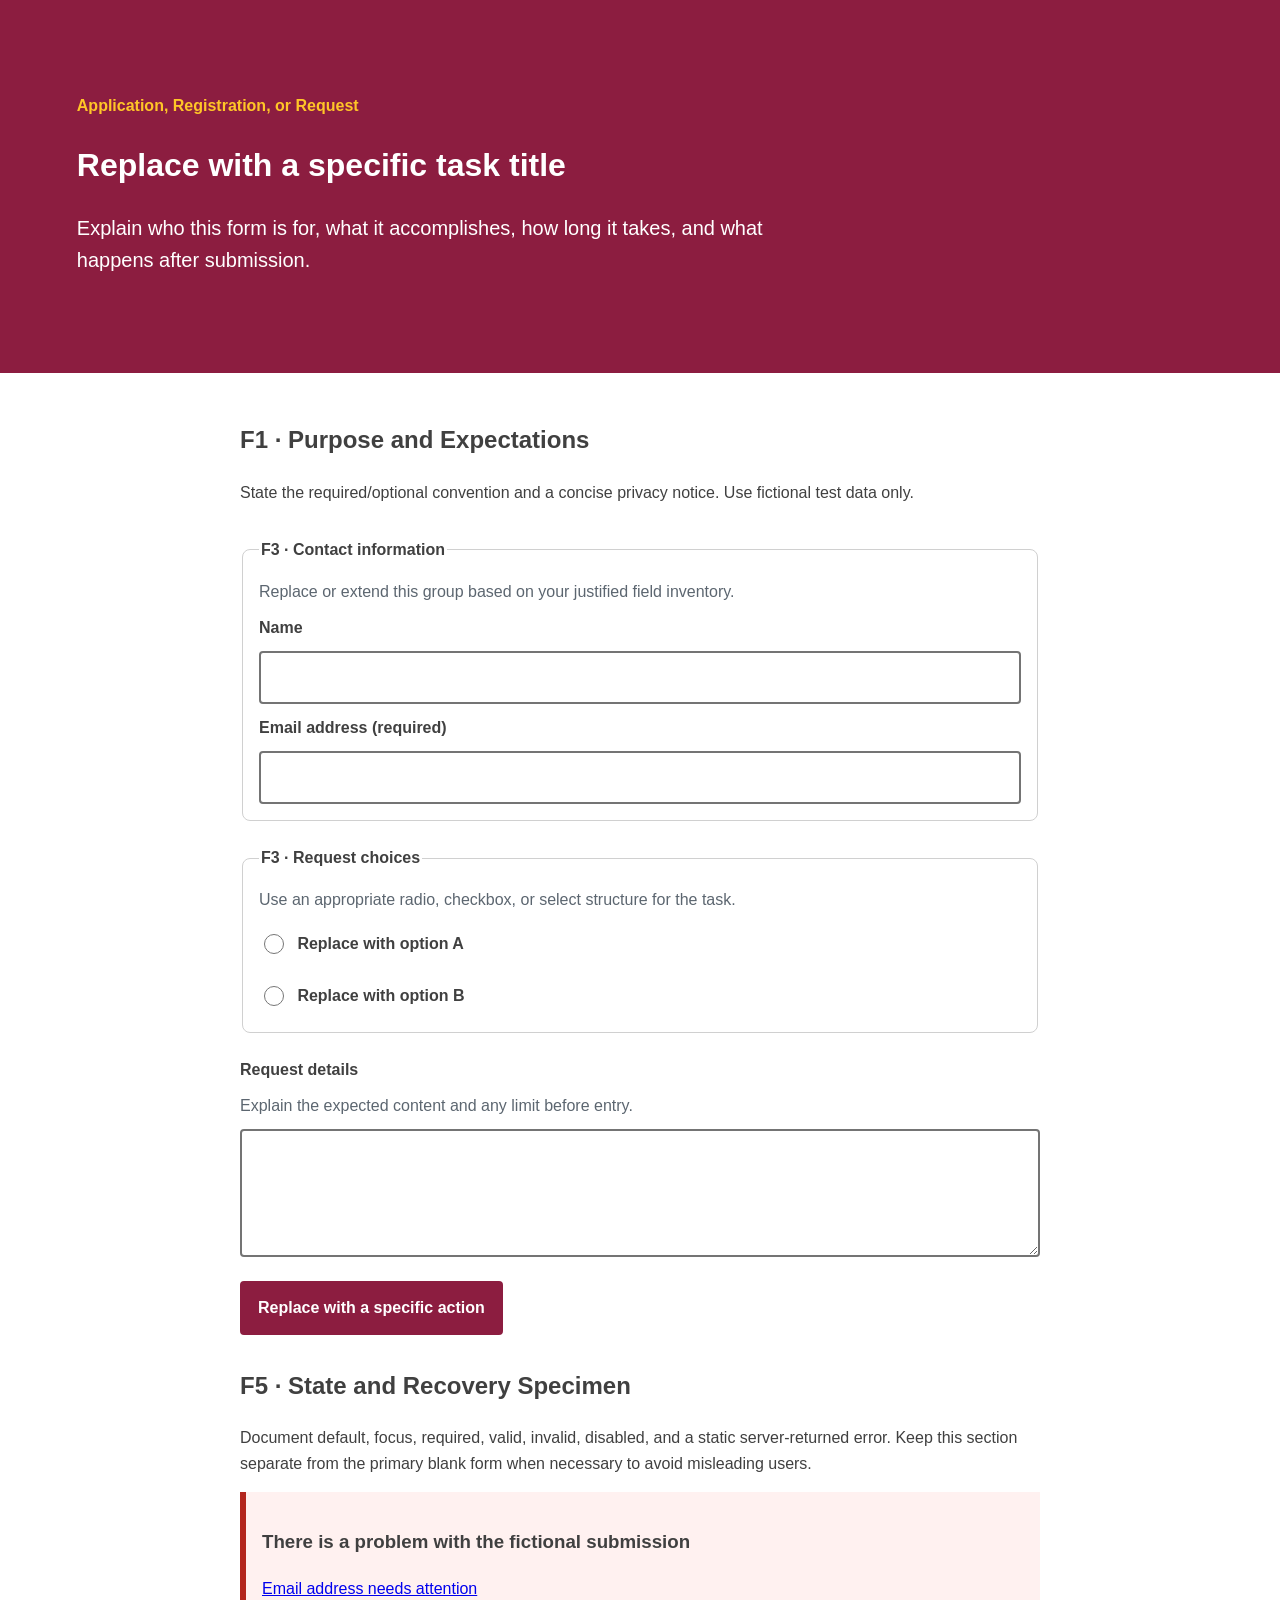
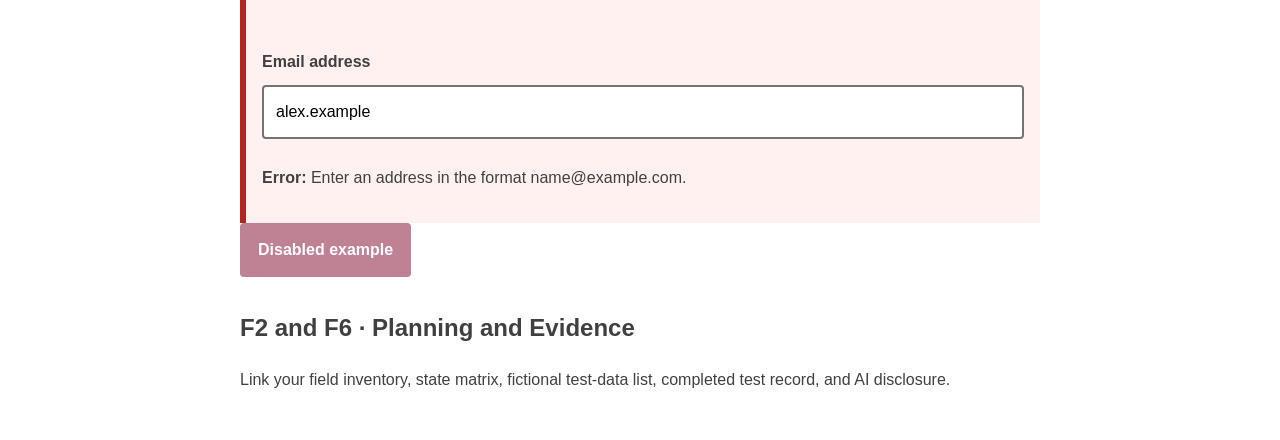
==== index.html @ 431b057f "Initial Commit created repo and moved all pages from starter file here." ====
<!doctype html>
<html lang="en">
    <head>
        <meta charset="utf-8">
        <meta name="viewport" content="width=device-width,initial-scale=1">
        <title>Inclusive Form Flow</title><link rel="stylesheet" href="styles.css">
    </head>
    <body>
        <header class="page-header">
            <p class="eyebrow">Application, Registration, or Request</p>
            <h1>Replace with a specific task title</h1>
            <p class="lede">Explain who this form is for, what it accomplishes, how long it takes, and what happens after submission.</p>
        </header>
        <main>
            <section id="expectations">
                <h2>F1 · Purpose and Expectations</h2>
                <p>State the required/optional convention and a concise privacy notice. Use fictional test data only.</p>
            </section>
            <form action="" method="get">
                <fieldset>
                    <legend>F3 · Contact information</legend>
                    <p class="help">Replace or extend this group based on your justified field inventory.</p>
                    <div class="field">
                        <label for="name">Name</label>
                        <input id="name" name="name" type="text" autocomplete="name">
                    </div>
                    <div class="field">
                        <label for="email">Email address (required)</label>
                        <input id="email" name="email" type="email" autocomplete="email" required>
                    </div>
                </fieldset>
                <fieldset>
                    <legend>F3 · Request choices</legend>
                    <p class="help">Use an appropriate radio, checkbox, or select structure for the task.</p>
                    <label class="choice">
                        <input type="radio" name="request_type" value="option-a"> Replace with option A</label>
                        <label class="choice"><input type="radio" name="request_type" value="option-b"> Replace with option B</label>
                    </fieldset>
                    <div class="field">
                        <label for="details">Request details</label>
                        <p class="help" id="details-help">Explain the expected content and any limit before entry.</p>
                        <textarea id="details" name="details" aria-describedby="details-help"></textarea>
                    </div>
                    <button type="submit">Replace with a specific action</button>
                </form>
                <section id="states">
                    <h2>F5 · State and Recovery Specimen</h2>
                    <p>Document default, focus, required, valid, invalid, disabled, and a static server-returned error. Keep this section separate from the primary blank form when necessary to avoid misleading users.</p>
                    <div class="error-summary">
                        <h3>There is a problem with the fictional submission</h3>
                        <p><a href="#error-example">Email address needs attention</a></p>
                    </div>
                    <div class="field field-error">
                        <label for="error-example">Email address</label>
                        <input id="error-example" type="email" value="alex.example" aria-invalid="true" aria-describedby="error-message">
                        <p id="error-message"><strong>Error:</strong> Enter an address in the format name@example.com.</p>
                    </div>
                    <button type="button" disabled>Disabled example</button>
                </section>
                <section id="documentation">
                    <h2>F2 and F6 · Planning and Evidence</h2>
                    <p>Link your field inventory, state matrix, fictional test-data list, completed test record, and AI disclosure.</p>
                </section>
            </main>
        </body>
        </html>
---- styles.css ----
:root{
    --color-text:#404040;
    --color-surface:#fff;
    --color-action:#8c1d40;
    --color-accent:#ffc627;
    --color-border:#747474;
    --color-error:#b3261e;
    --color-muted:#5c6670;
    --space-3:1rem;
    --radius:.5rem;
    --measure:68ch;
}
*,*::before,*::after{
    box-sizing:border-box;
}
body{
    margin:0;
    color:var(--color-text);
    background:var(--color-surface);
    font-family:Arial,sans-serif;
    line-height:1.6;
}
.page-header{
    padding:clamp(2rem,6vw,5rem);
    background:var(--color-action);
    color:#fff;
}
.eyebrow{
    color:var(--color-accent);
    font-weight:700;
}
.lede{
    max-width:var(--measure);
    font-size:1.25rem;
}
main{
    max-width:52rem;
    margin:auto;
    padding:var(--space-3);
}
section,form{
    margin-block:2rem;
}
form,fieldset,.field{
    display:grid;
    gap:.65rem;
}
form{
    gap:1.5rem;
}
fieldset{
    padding:1rem;
    border:1px solid #d0d0d0;
    border-radius:var(--radius);
}
legend,label{
    font-weight:700;
}
.help{
    margin:0;
    color:var(--color-muted);
}
input,select,textarea,button{
    font:inherit;
}
input:not([type="radio"]):not([type="checkbox"]),select,textarea{
    width:100%;
    padding:.75rem;
    border:2px solid var(--color-border);
    border-radius:.25rem;
}
textarea{
    min-height:8rem;
    resize:vertical;
}
.choice{
    display:flex;
    gap:.65rem;
    align-items:flex-start;
    padding:.5rem 0;
}
.choice input{
    inline-size:1.25rem;
    block-size:1.25rem;
}
button{
    justify-self:start;
    min-height:44px;
    padding:.75rem 1rem;
    background:var(--color-action);
    color:#fff;
    border:2px solid var(--color-action);
    border-radius:.25rem;
    font-weight:700;
}
:focus-visible{
    outline:.2rem solid var(--color-accent);
    outline-offset:.2rem;
}
.error-summary,.field-error{
    padding:1rem;
    border-left:.4rem solid var(--color-error);
    background:#fff1f0;
}
.field-error input{
    border-color:var(--color-error);
}
button:disabled{
    opacity:.55;
    cursor:not-allowed;
}
@media (min-width:48rem){
    .paired-fields{
        display:grid;
        grid-template-columns:1fr 1fr;
        gap:1rem;
    }
}
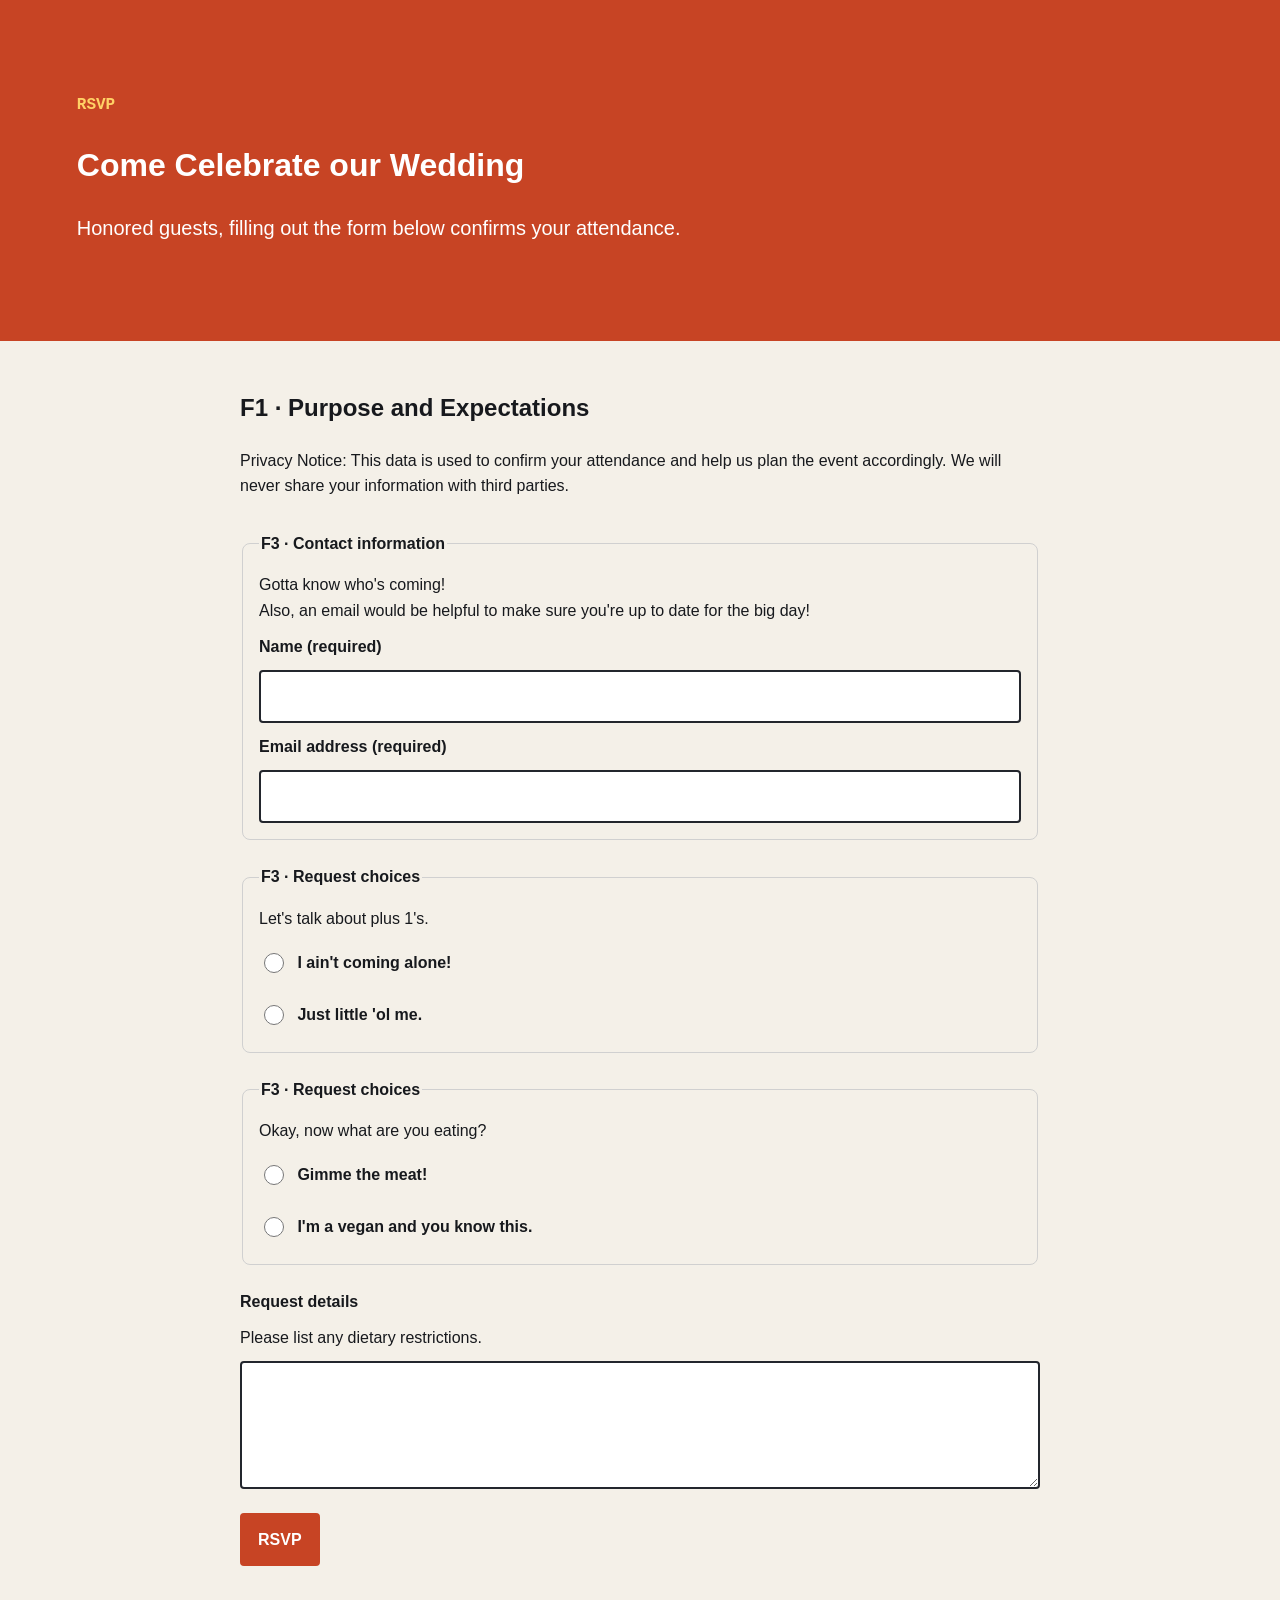
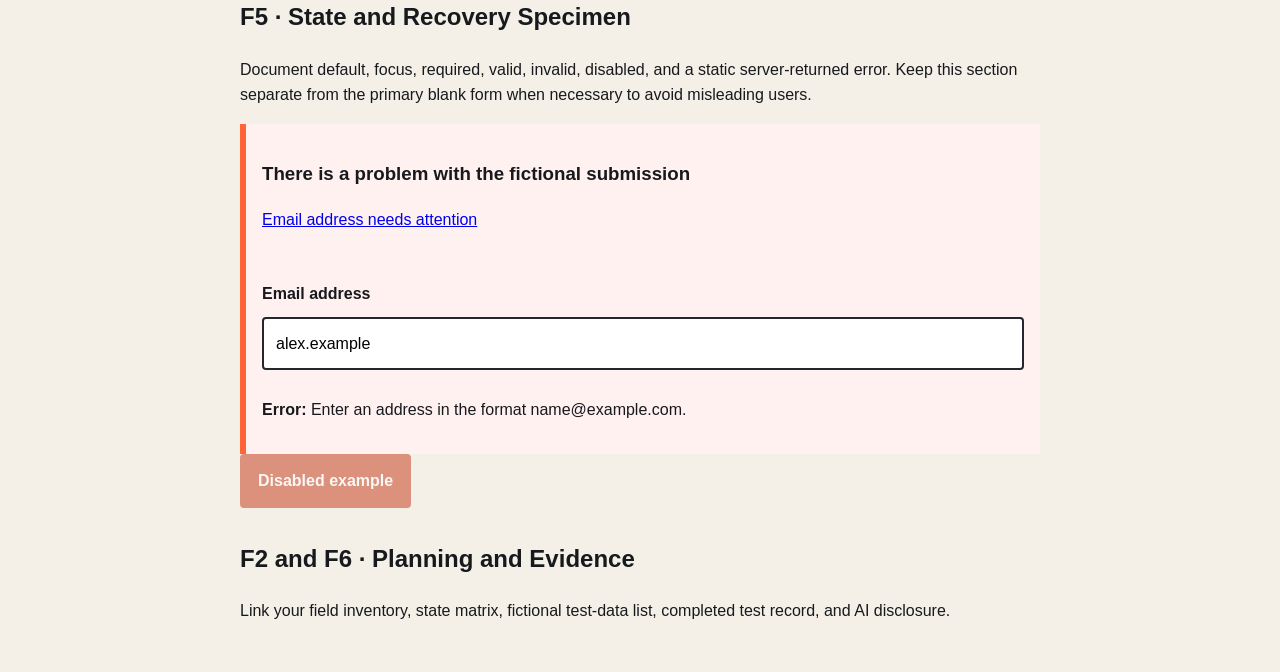
==== commit 9bd7d132: "Mod 1 Styling added and Placeholder text replaced Replaced placeholder text and added the Mod 1 styl" ====
--- a/index.html
+++ b/index.html
@@ -7,22 +7,22 @@
     </head>
     <body>
         <header class="page-header">
-            <p class="eyebrow">Application, Registration, or Request</p>
-            <h1>Replace with a specific task title</h1>
-            <p class="lede">Explain who this form is for, what it accomplishes, how long it takes, and what happens after submission.</p>
+            <p class="eyebrow">RSVP</p>
+            <h1>Come Celebrate our Wedding</h1>
+            <p class="lede">Honored guests, filling out the form below confirms your attendance. </p>
         </header>
         <main>
             <section id="expectations">
                 <h2>F1 · Purpose and Expectations</h2>
-                <p>State the required/optional convention and a concise privacy notice. Use fictional test data only.</p>
+                <p>Privacy Notice: This data is used to confirm your attendance and help us plan the event accordingly. We will never share your information with third parties.</p>
             </section>
             <form action="" method="get">
                 <fieldset>
                     <legend>F3 · Contact information</legend>
-                    <p class="help">Replace or extend this group based on your justified field inventory.</p>
+                    <p class="help">Gotta know who's coming!<br>Also, an email would be helpful to make sure you're up to date for the big day!</p>
                     <div class="field">
-                        <label for="name">Name</label>
-                        <input id="name" name="name" type="text" autocomplete="name">
+                        <label for="name">Name (required)</label>
+                        <input id="name" name="name" type="text" autocomplete="name" required>
                     </div>
                     <div class="field">
                         <label for="email">Email address (required)</label>
@@ -31,17 +31,24 @@
                 </fieldset>
                 <fieldset>
                     <legend>F3 · Request choices</legend>
-                    <p class="help">Use an appropriate radio, checkbox, or select structure for the task.</p>
+                    <p class="help">Let's talk about plus 1's.</p>
                     <label class="choice">
-                        <input type="radio" name="request_type" value="option-a"> Replace with option A</label>
-                        <label class="choice"><input type="radio" name="request_type" value="option-b"> Replace with option B</label>
+                        <input type="radio" name="request_type" value="option-a"> I ain't coming alone!</label>
+                        <label class="choice"><input type="radio" name="request_type" value="option-b"> Just little 'ol me.</label>
+                    </fieldset>
+                <fieldset>
+                    <legend>F3 · Request choices</legend>
+                    <p class="help">Okay, now what are you eating?</p>
+                    <label class="choice">
+                        <input type="radio" name="request_type" value="option-a"> Gimme the meat!</label>
+                        <label class="choice"><input type="radio" name="request_type" value="option-b"> I'm a vegan and you know this.</label>
                     </fieldset>
                     <div class="field">
                         <label for="details">Request details</label>
-                        <p class="help" id="details-help">Explain the expected content and any limit before entry.</p>
+                        <p class="help" id="details-help">Please list any dietary restrictions.</p>
                         <textarea id="details" name="details" aria-describedby="details-help"></textarea>
                     </div>
-                    <button type="submit">Replace with a specific action</button>
+                    <button type="submit">RSVP</button>
                 </form>
                 <section id="states">
                     <h2>F5 · State and Recovery Specimen</h2>
--- a/styles.css
+++ b/styles.css
@@ -1,4 +1,31 @@
 :root{
+
+/* My color palette */
+/* Raw Color Tokens */
+	--color-dark-gray: #17191d;
+	--color-med-gray: #23262d;
+	--color-off-white: #f4f0e8;
+	--color-orange: #ff6538;
+	--color-dark-orange: #c74424;
+	--color-sage: #a6b0a0;
+	--color-violet: #9b5de5;
+	--color-yellow: #ffd166;
+
+    /* Semantic Color Tokens */
+    --color-text: var(--color-dark-gray);
+    --color-surface: var(--color-off-white);
+    --color-action: var(--color-dark-orange);
+    --color-accent: var(--color-yellow);
+    --color-border: var(--color-med-gray);
+    --color-error: var(--color-orange);
+    --color-muted: var(--color-sage);
+
+/* Type Tokens */
+	--font-display: Tahoma, Arial, sans-serif;
+	--font-body: Helvetica, Arial, sans-serif;
+	--font-tag: "Courier New", monospace;
+
+/* Provided color palette for reference
     --color-text:#404040;
     --color-surface:#fff;
     --color-action:#8c1d40;
@@ -6,6 +33,7 @@
     --color-border:#747474;
     --color-error:#b3261e;
     --color-muted:#5c6670;
+*/
     --space-3:1rem;
     --radius:.5rem;
     --measure:68ch;
@@ -17,15 +45,17 @@
     margin:0;
     color:var(--color-text);
     background:var(--color-surface);
-    font-family:Arial,sans-serif;
+    font-family:var(--font-body);
     line-height:1.6;
 }
 .page-header{
     padding:clamp(2rem,6vw,5rem);
     background:var(--color-action);
     color:#fff;
+    font-family:var(--font-display);
 }
 .eyebrow{
+    font-family:var(--font-tag);
     color:var(--color-accent);
     font-weight:700;
 }
@@ -58,7 +88,7 @@
 }
 .help{
     margin:0;
-    color:var(--color-muted);
+    color:var(--color-text);
 }
 input,select,textarea,button{
     font:inherit;
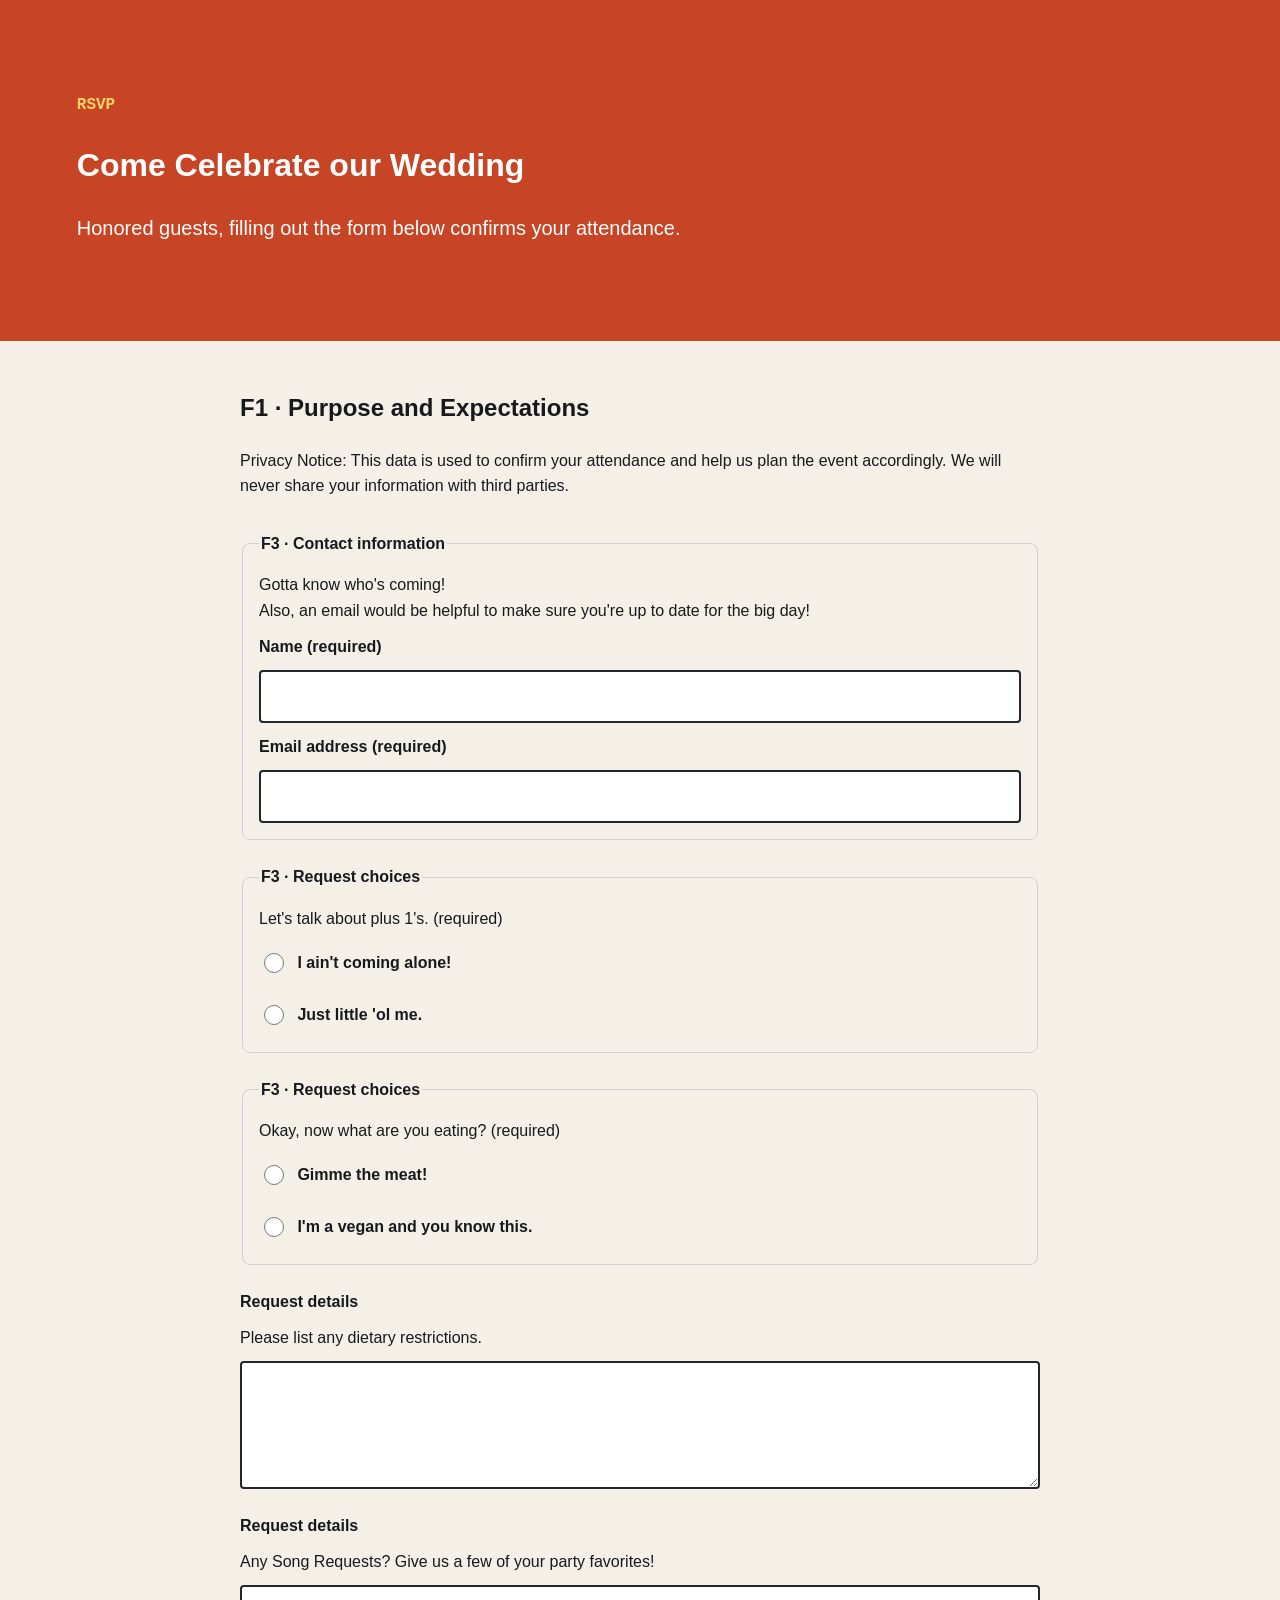
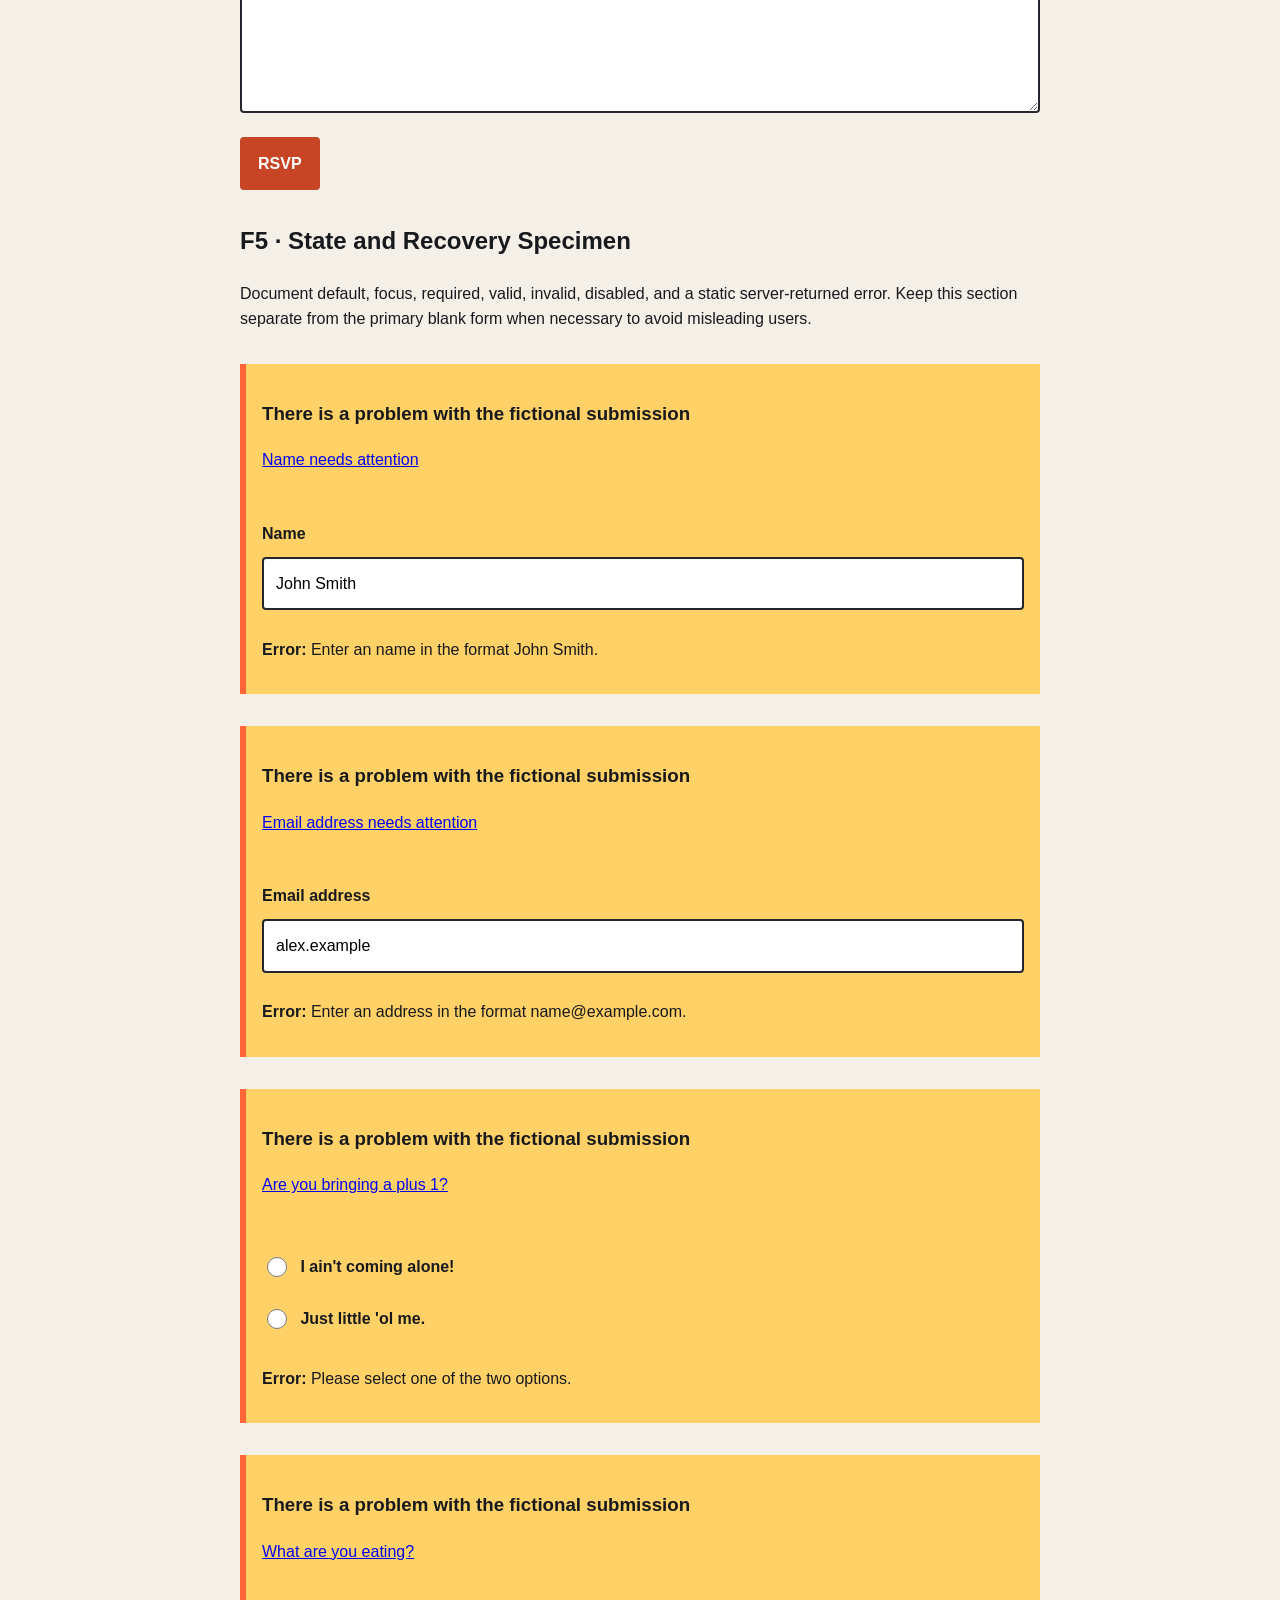
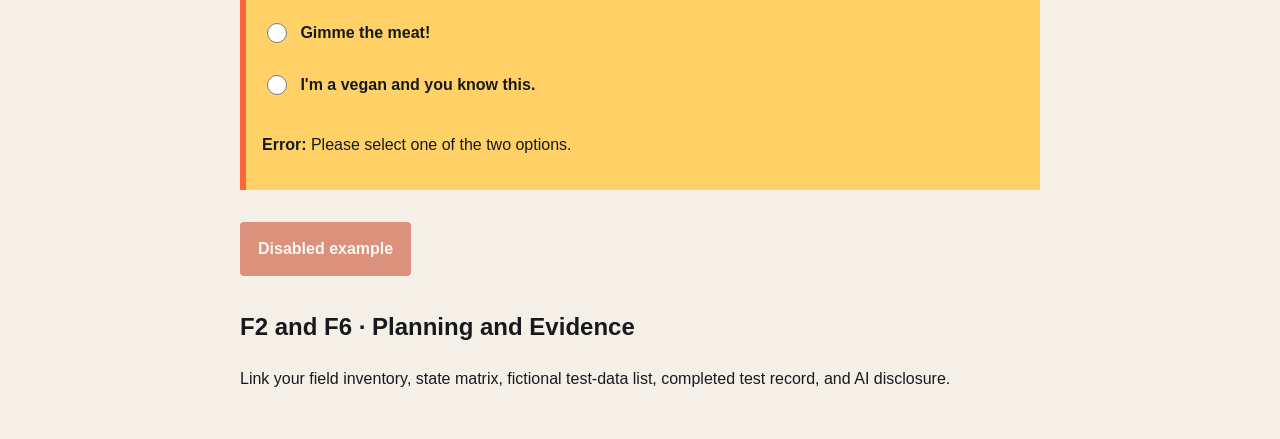
==== commit c39d1af8: "Added another control and Error controls I made sure all required fields were marked with the requir" ====
--- a/index.html
+++ b/index.html
@@ -31,37 +31,79 @@
                 </fieldset>
                 <fieldset>
                     <legend>F3 · Request choices</legend>
-                    <p class="help">Let's talk about plus 1's.</p>
+                    <p class="help">Let's talk about plus 1's. (required)</p>
                     <label class="choice">
-                        <input type="radio" name="request_type" value="option-a"> I ain't coming alone!</label>
-                        <label class="choice"><input type="radio" name="request_type" value="option-b"> Just little 'ol me.</label>
+                        <input type="radio" name="request_type" value="option-a" required> I ain't coming alone!</label>
+                        <label class="choice"><input type="radio" name="request_type" value="option-b" required> Just little 'ol me.</label>
                     </fieldset>
                 <fieldset>
                     <legend>F3 · Request choices</legend>
-                    <p class="help">Okay, now what are you eating?</p>
+                    <p class="help">Okay, now what are you eating? (required)</p>
                     <label class="choice">
-                        <input type="radio" name="request_type" value="option-a"> Gimme the meat!</label>
-                        <label class="choice"><input type="radio" name="request_type" value="option-b"> I'm a vegan and you know this.</label>
+                        <input type="radio" name="request_type" value="option-a" required> Gimme the meat!</label>
+                        <label class="choice"><input type="radio" name="request_type" value="option-b" required> I'm a vegan and you know this.</label>
                     </fieldset>
                     <div class="field">
                         <label for="details">Request details</label>
                         <p class="help" id="details-help">Please list any dietary restrictions.</p>
-                        <textarea id="details" name="details" aria-describedby="details-help"></textarea>
+                        <textarea id="details" name="details" aria-describedby="details-help" maxlength="150"></textarea>
+                    </div>
+                    <div class="field">
+                        <label for="details">Request details</label>
+                        <p class="help" id="details-help">Any Song Requests? Give us a few of your party favorites!</p>
+                        <textarea id="details" name="details" aria-describedby="details-help" maxlength="150"></textarea>
                     </div>
                     <button type="submit">RSVP</button>
                 </form>
                 <section id="states">
                     <h2>F5 · State and Recovery Specimen</h2>
                     <p>Document default, focus, required, valid, invalid, disabled, and a static server-returned error. Keep this section separate from the primary blank form when necessary to avoid misleading users.</p>
-                    <div class="error-summary">
-                        <h3>There is a problem with the fictional submission</h3>
-                        <p><a href="#error-example">Email address needs attention</a></p>
-                    </div>
-                    <div class="field field-error">
-                        <label for="error-example">Email address</label>
-                        <input id="error-example" type="email" value="alex.example" aria-invalid="true" aria-describedby="error-message">
-                        <p id="error-message"><strong>Error:</strong> Enter an address in the format name@example.com.</p>
-                    </div>
+                    <section class="error-block">
+                        <div class="error-summary">
+                            <h3>There is a problem with the fictional submission</h3>
+                            <p><a href="#error-example">Name needs attention</a></p>
+                        </div>
+                        <div class="field field-error">
+                            <label for="error-example">Name</label>
+                            <input id="error-example" type="text" value="John Smith" aria-invalid="true" aria-describedby="error-message">
+                            <p id="error-message"><strong>Error:</strong> Enter an name in the format John Smith.</p>
+                        </div>
+                    </section>
+                    <section class="error-block">
+                        <div class="error-summary">
+                            <h3>There is a problem with the fictional submission</h3>
+                            <p><a href="#error-example">Email address needs attention</a></p>
+                        </div>
+                        <div class="field field-error">
+                            <label for="error-example">Email address</label>
+                            <input id="error-example" type="email" value="alex.example" aria-invalid="true" aria-describedby="error-message">
+                            <p id="error-message"><strong>Error:</strong> Enter an address in the format name@example.com.</p>
+                        </div>
+                    </section>
+                    <section class="error-block">
+                        <div class="error-summary">
+                            <h3>There is a problem with the fictional submission</h3>
+                            <p><a href="#error-example">Are you bringing a plus 1?</a></p>
+                        </div>
+                        <div class="field field-error">
+                            <label class="choice">
+                        <input type="radio" name="request_type" value="option-a" required> I ain't coming alone!</label>
+                        <label class="choice"><input type="radio" name="request_type" value="option-b" required> Just little 'ol me.</label>
+                            <p id="error-message"><strong>Error:</strong> Please select one of the two options.</p>
+                        </div>
+                    </section>
+                    <section class="error-block">
+                        <div class="error-summary">
+                            <h3>There is a problem with the fictional submission</h3>
+                            <p><a href="#error-example">What are you eating?</a></p>
+                        </div>
+                        <div class="field field-error">
+                            <label class="choice">
+                        <input type="radio" name="request_type" value="option-a" required> Gimme the meat!</label>
+                        <label class="choice"><input type="radio" name="request_type" value="option-b" required> I'm a vegan and you know this.</label>
+                            <p id="error-message"><strong>Error:</strong> Please select one of the two options.</p>
+                        </div>
+                    </section>
                     <button type="button" disabled>Disabled example</button>
                 </section>
                 <section id="documentation">
--- a/styles.css
+++ b/styles.css
@@ -130,7 +130,7 @@
 .error-summary,.field-error{
     padding:1rem;
     border-left:.4rem solid var(--color-error);
-    background:#fff1f0;
+    background:var(--color-accent);
 }
 .field-error input{
     border-color:var(--color-error);
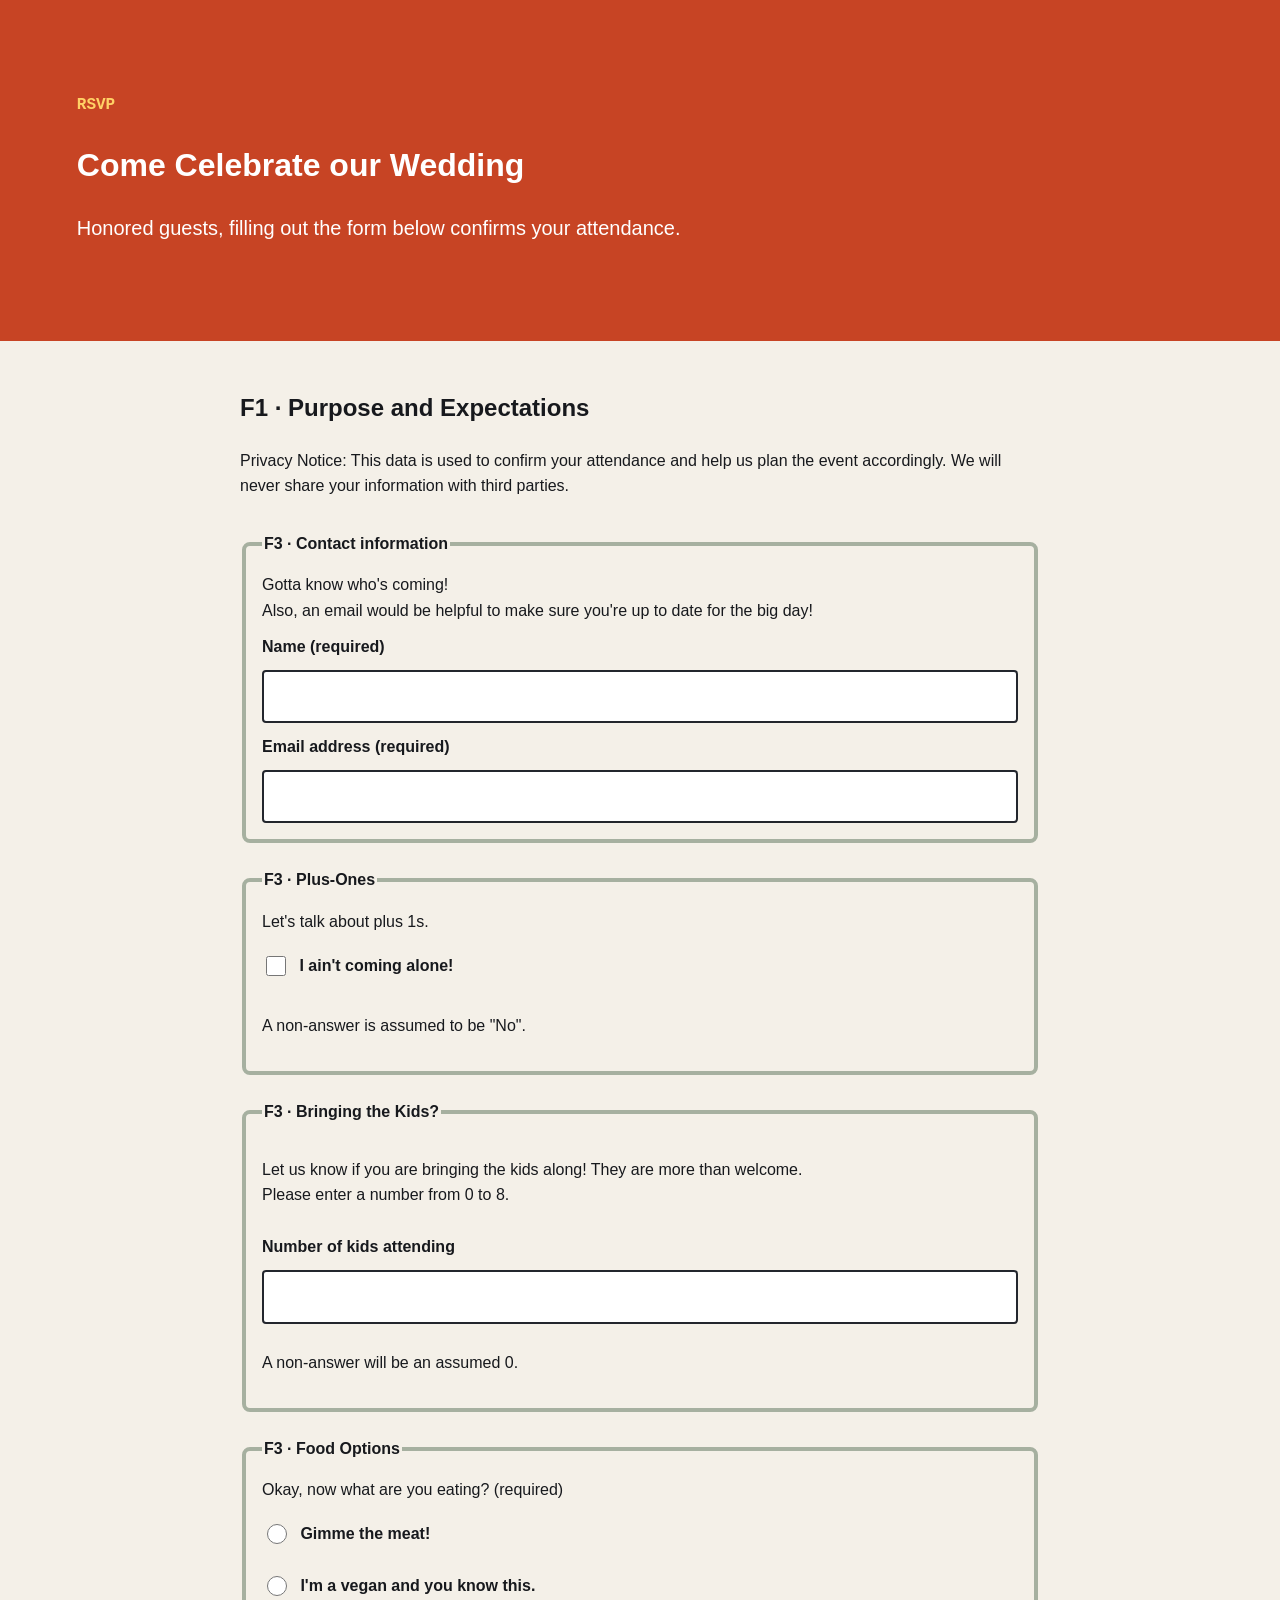
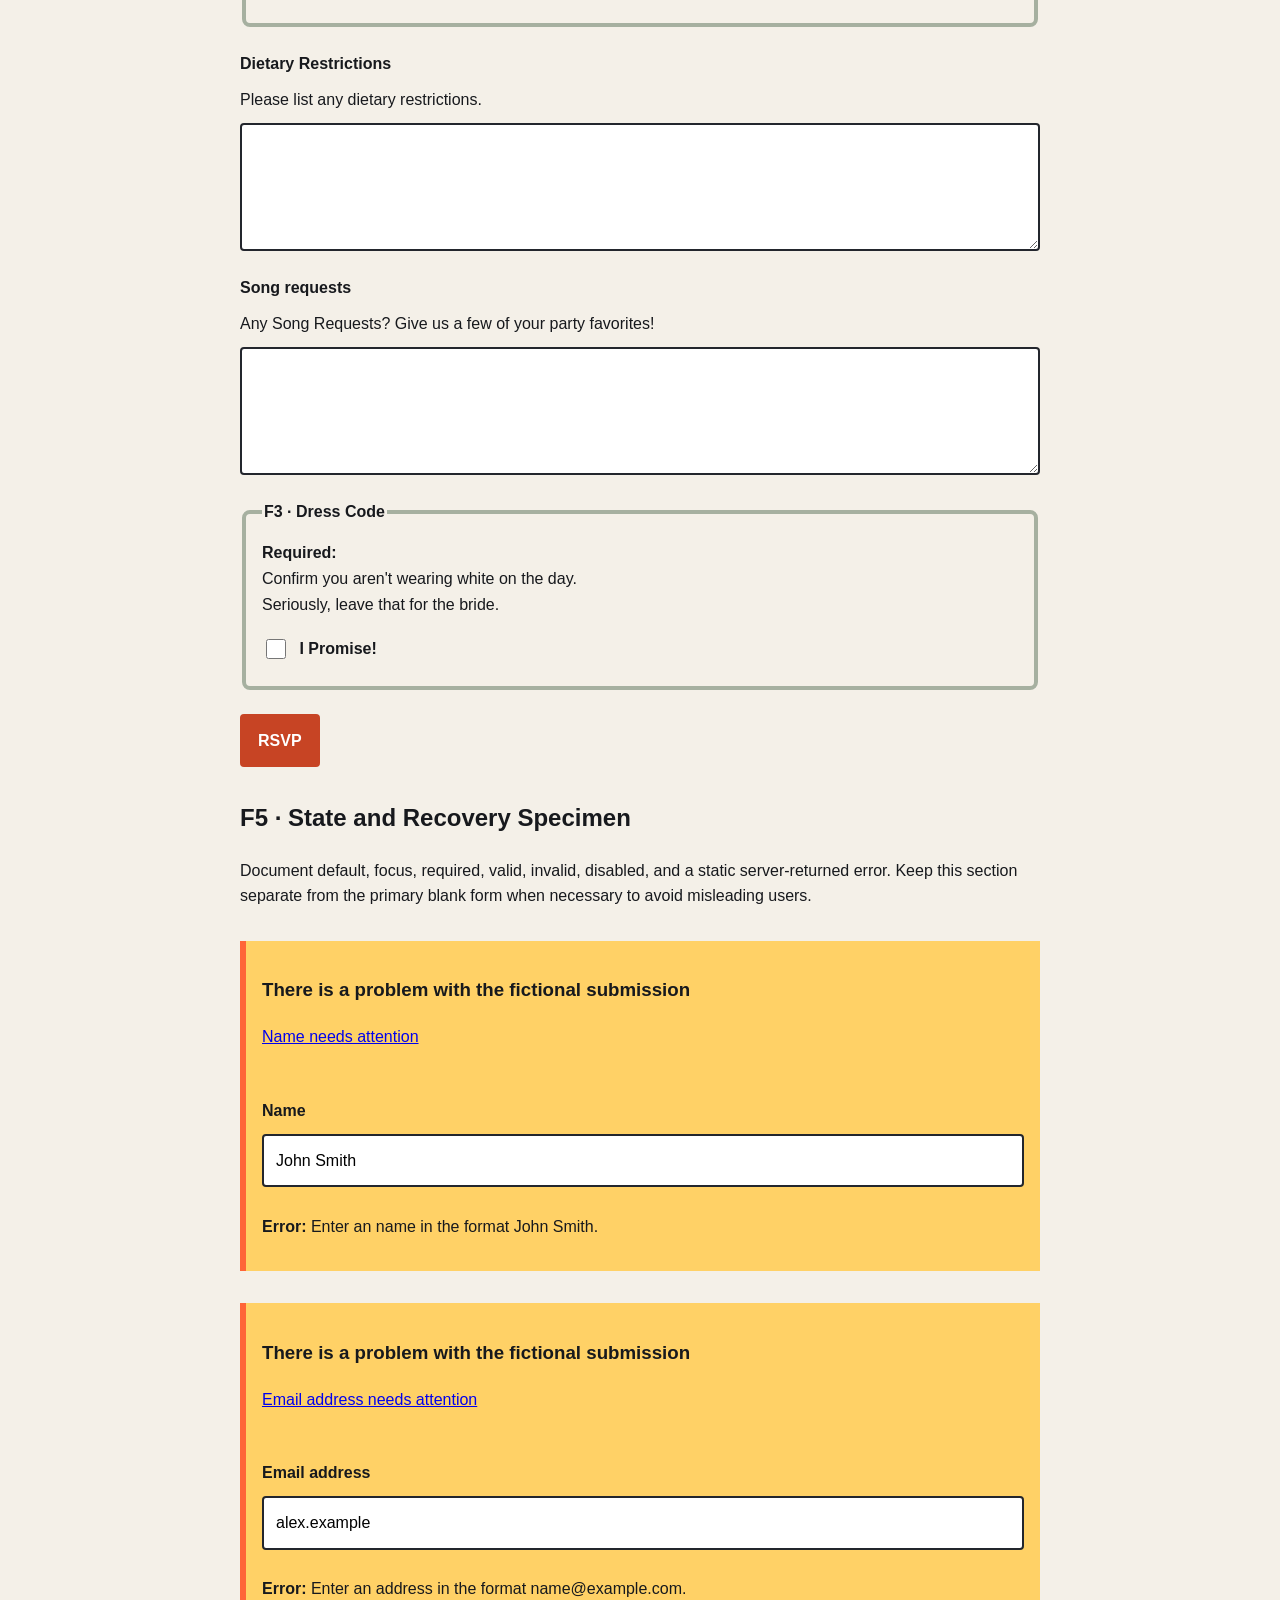
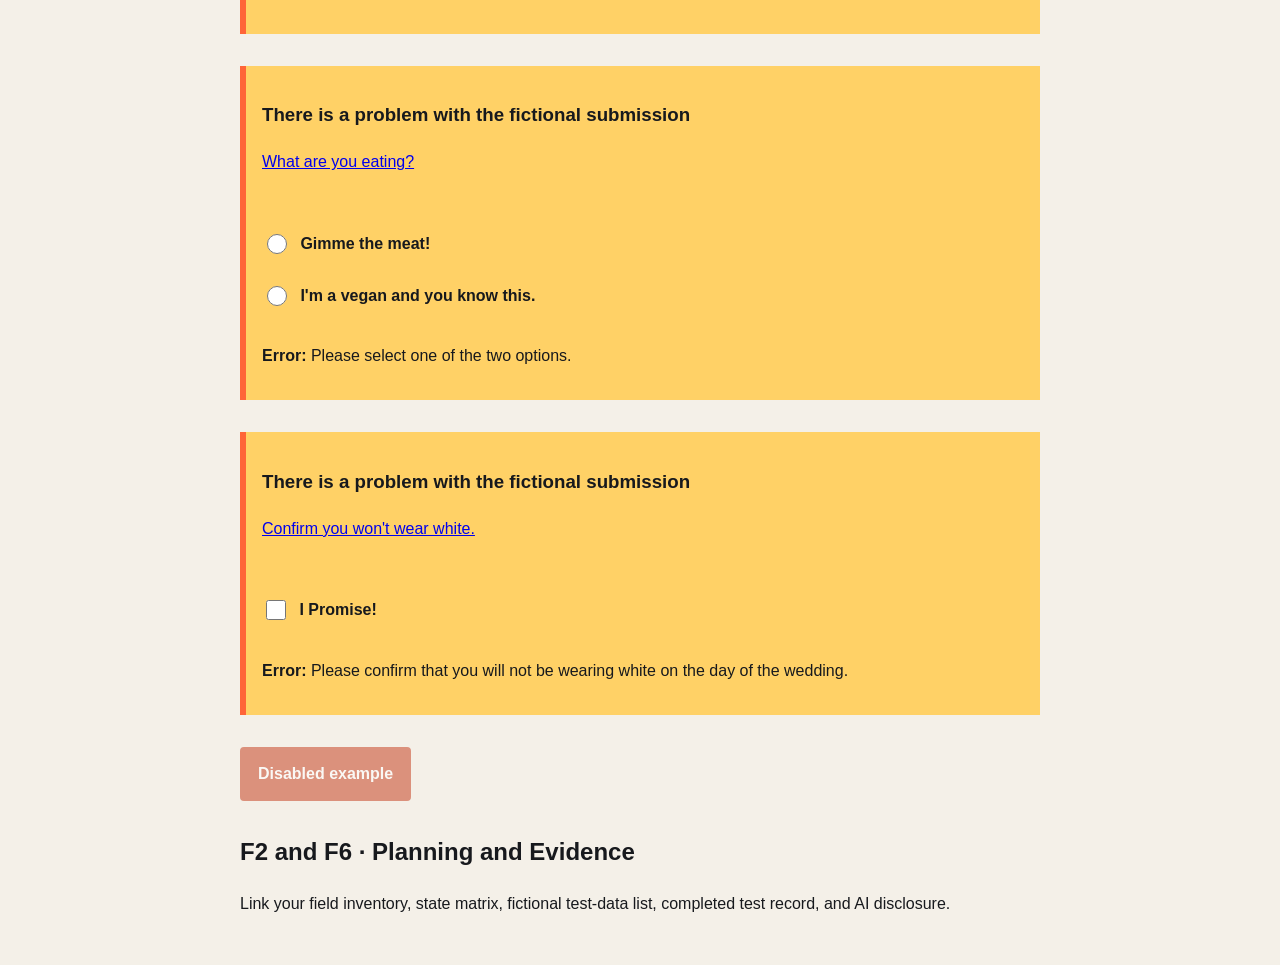
==== commit 40603b93: "Field Inventory Complete added controls Completed the field inventory, added a required checkbox and" ====
--- a/index.html
+++ b/index.html
@@ -22,37 +22,52 @@
                     <p class="help">Gotta know who's coming!<br>Also, an email would be helpful to make sure you're up to date for the big day!</p>
                     <div class="field">
                         <label for="name">Name (required)</label>
-                        <input id="name" name="name" type="text" autocomplete="name" required>
+                        <input id="name" name="name" type="text" autocomplete="name" maxlength="50" required>
                     </div>
                     <div class="field">
                         <label for="email">Email address (required)</label>
-                        <input id="email" name="email" type="email" autocomplete="email" required>
+                        <input id="email" name="email" type="email" autocomplete="email" maxlength="50" required>
                     </div>
                 </fieldset>
                 <fieldset>
-                    <legend>F3 · Request choices</legend>
-                    <p class="help">Let's talk about plus 1's. (required)</p>
+                    <legend>F3 · Plus-Ones</legend>
+                    <p class="help">Let's talk about plus 1s.</p>
                     <label class="choice">
-                        <input type="radio" name="request_type" value="option-a" required> I ain't coming alone!</label>
-                        <label class="choice"><input type="radio" name="request_type" value="option-b" required> Just little 'ol me.</label>
-                    </fieldset>
+                    <input type="checkbox" name="plusOne" value="option-a"> I ain't coming alone!</label>
+                    <p>A non-answer is assumed to be "No".</p>
+                </fieldset>
                 <fieldset>
-                    <legend>F3 · Request choices</legend>
+                    <legend>F3 · Bringing the Kids?</legend>
+                    <p>Let us know if you are bringing the kids along! They are more than welcome.<br>Please enter a number from 0 to 8.</p>
+                    <div class="field">
+                        <label for="kids">Number of kids attending</label>
+                        <input id="kids" name="kids" type="number" min="0" max="8">
+                    </div>
+                    <p>A non-answer will be an assumed 0.</p>
+                </fieldset>
+                <fieldset>
+                    <legend>F3 · Food Options</legend>
                     <p class="help">Okay, now what are you eating? (required)</p>
                     <label class="choice">
-                        <input type="radio" name="request_type" value="option-a" required> Gimme the meat!</label>
-                        <label class="choice"><input type="radio" name="request_type" value="option-b" required> I'm a vegan and you know this.</label>
+                        <input type="radio" name="food" value="option-a" required> Gimme the meat!</label>
+                        <label class="choice"><input type="radio" name="food" value="option-b" required> I'm a vegan and you know this.</label>
                     </fieldset>
                     <div class="field">
-                        <label for="details">Request details</label>
-                        <p class="help" id="details-help">Please list any dietary restrictions.</p>
-                        <textarea id="details" name="details" aria-describedby="details-help" maxlength="150"></textarea>
+                        <label for="diet">Dietary Restrictions</label>
+                        <p class="help" id="diet-help">Please list any dietary restrictions.</p>
+                        <textarea id="diet" name="dietary_restrictions" aria-describedby="diet-help" autocomplete="dietary restrictions" maxlength="150"></textarea>
                     </div>
                     <div class="field">
-                        <label for="details">Request details</label>
-                        <p class="help" id="details-help">Any Song Requests? Give us a few of your party favorites!</p>
-                        <textarea id="details" name="details" aria-describedby="details-help" maxlength="150"></textarea>
+                        <label for="songs">Song requests</label>
+                        <p class="help" id="songs-help">Any Song Requests? Give us a few of your party favorites!</p>
+                        <textarea id="songs" name="songs" aria-describedby="songs-help" autocomplete="song requests" maxlength="150"></textarea>
                     </div>
+                    <fieldset>
+                    <legend>F3 · Dress Code</legend>
+                    <p class="help"><strong>Required:</strong><br>Confirm you aren't wearing white on the day.<br>Seriously, leave that for the bride.</p>
+                    <label class="choice">
+                    <input type="checkbox" name="no_white" value="option-a" required> I Promise!</label>
+                </fieldset>
                     <button type="submit">RSVP</button>
                 </form>
                 <section id="states">
@@ -83,18 +98,6 @@
                     <section class="error-block">
                         <div class="error-summary">
                             <h3>There is a problem with the fictional submission</h3>
-                            <p><a href="#error-example">Are you bringing a plus 1?</a></p>
-                        </div>
-                        <div class="field field-error">
-                            <label class="choice">
-                        <input type="radio" name="request_type" value="option-a" required> I ain't coming alone!</label>
-                        <label class="choice"><input type="radio" name="request_type" value="option-b" required> Just little 'ol me.</label>
-                            <p id="error-message"><strong>Error:</strong> Please select one of the two options.</p>
-                        </div>
-                    </section>
-                    <section class="error-block">
-                        <div class="error-summary">
-                            <h3>There is a problem with the fictional submission</h3>
                             <p><a href="#error-example">What are you eating?</a></p>
                         </div>
                         <div class="field field-error">
@@ -104,6 +107,19 @@
                             <p id="error-message"><strong>Error:</strong> Please select one of the two options.</p>
                         </div>
                     </section>
+
+                    <section class="error-block">
+                        <div class="error-summary">
+                            <h3>There is a problem with the fictional submission</h3>
+                            <p><a href="#error-example">Confirm you won't wear white.</a></p>
+                        </div>
+                        <div class="field field-error">
+                            <label class="choice">
+                            <input type="checkbox" name="no_white" value="option-a" required> I Promise!</label>
+                            <p id="error-message"><strong>Error:</strong> Please confirm that you will not be wearing white on the day of the wedding.</p>
+                        </div>
+                    </section>
+
                     <button type="button" disabled>Disabled example</button>
                 </section>
                 <section id="documentation">
--- a/styles.css
+++ b/styles.css
@@ -80,7 +80,7 @@
 }
 fieldset{
     padding:1rem;
-    border:1px solid #d0d0d0;
+    border:4px solid var(--color-sage);
     border-radius:var(--radius);
 }
 legend,label{
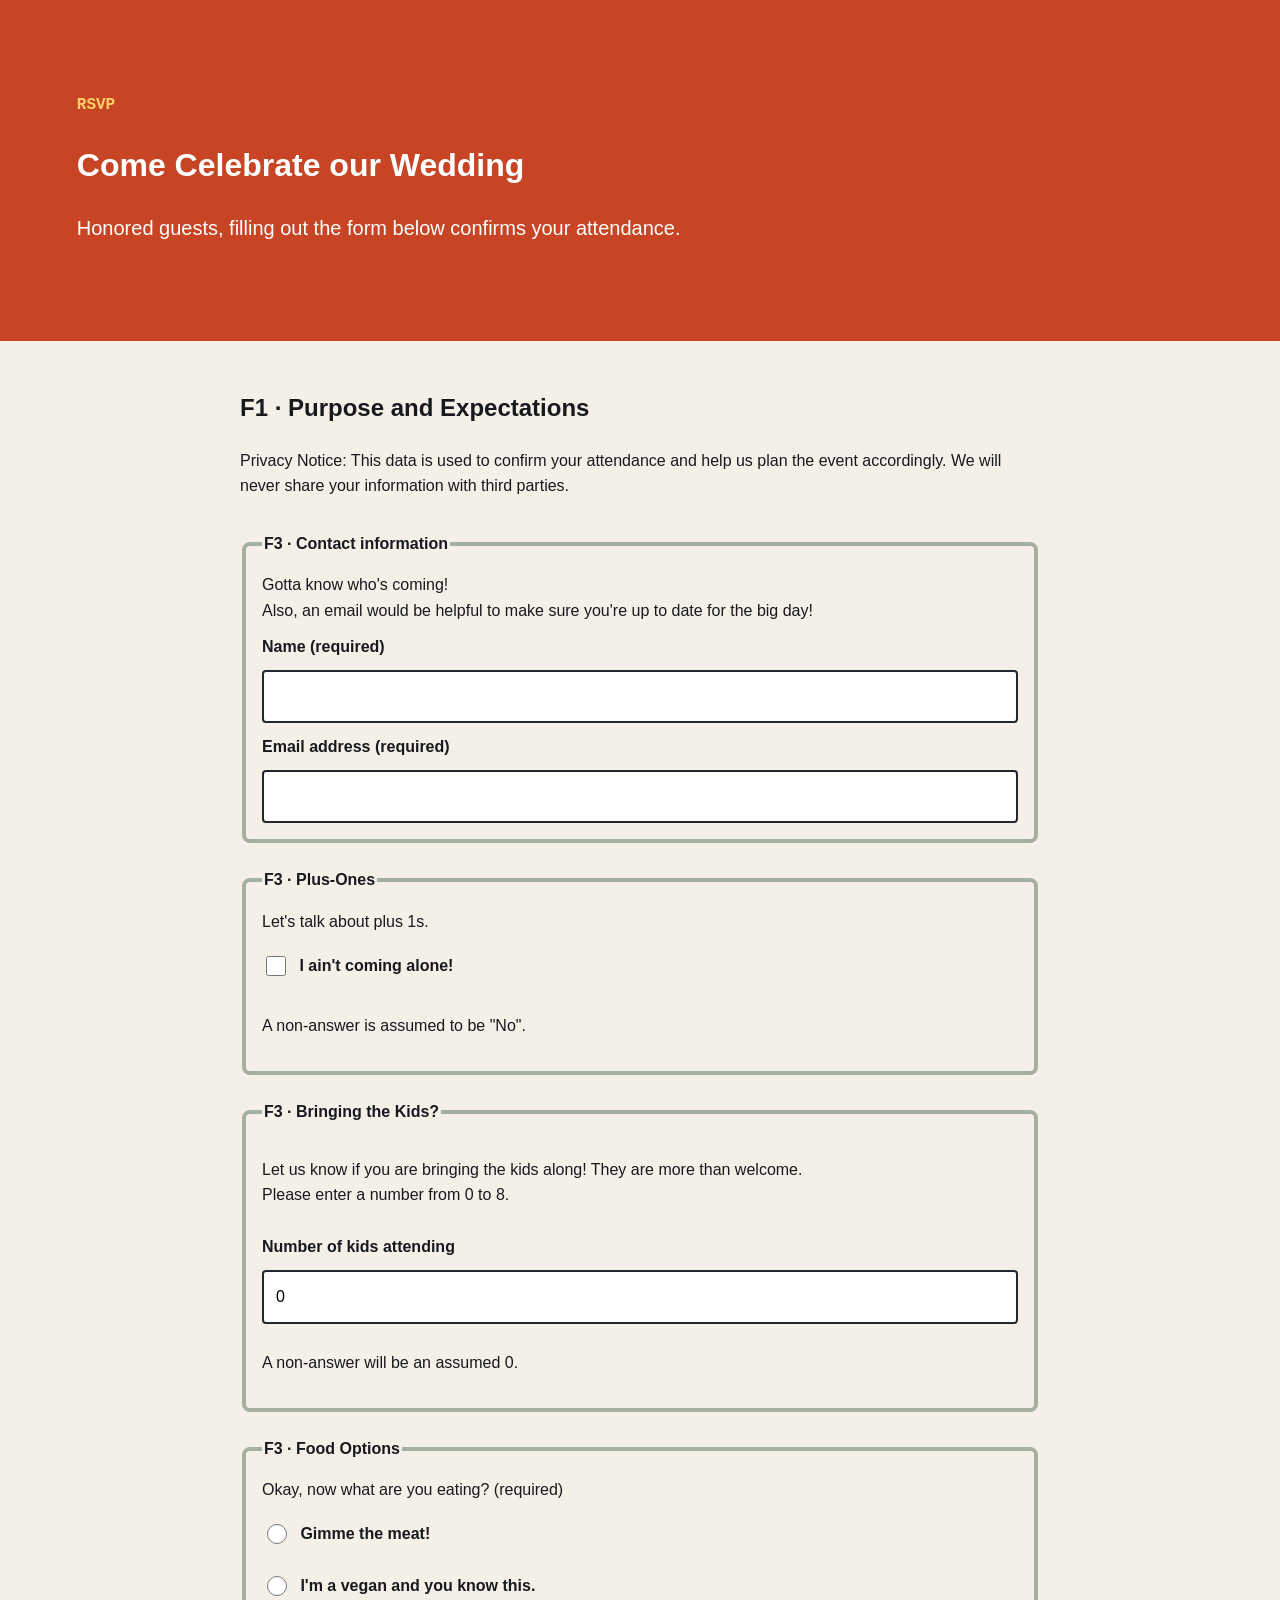
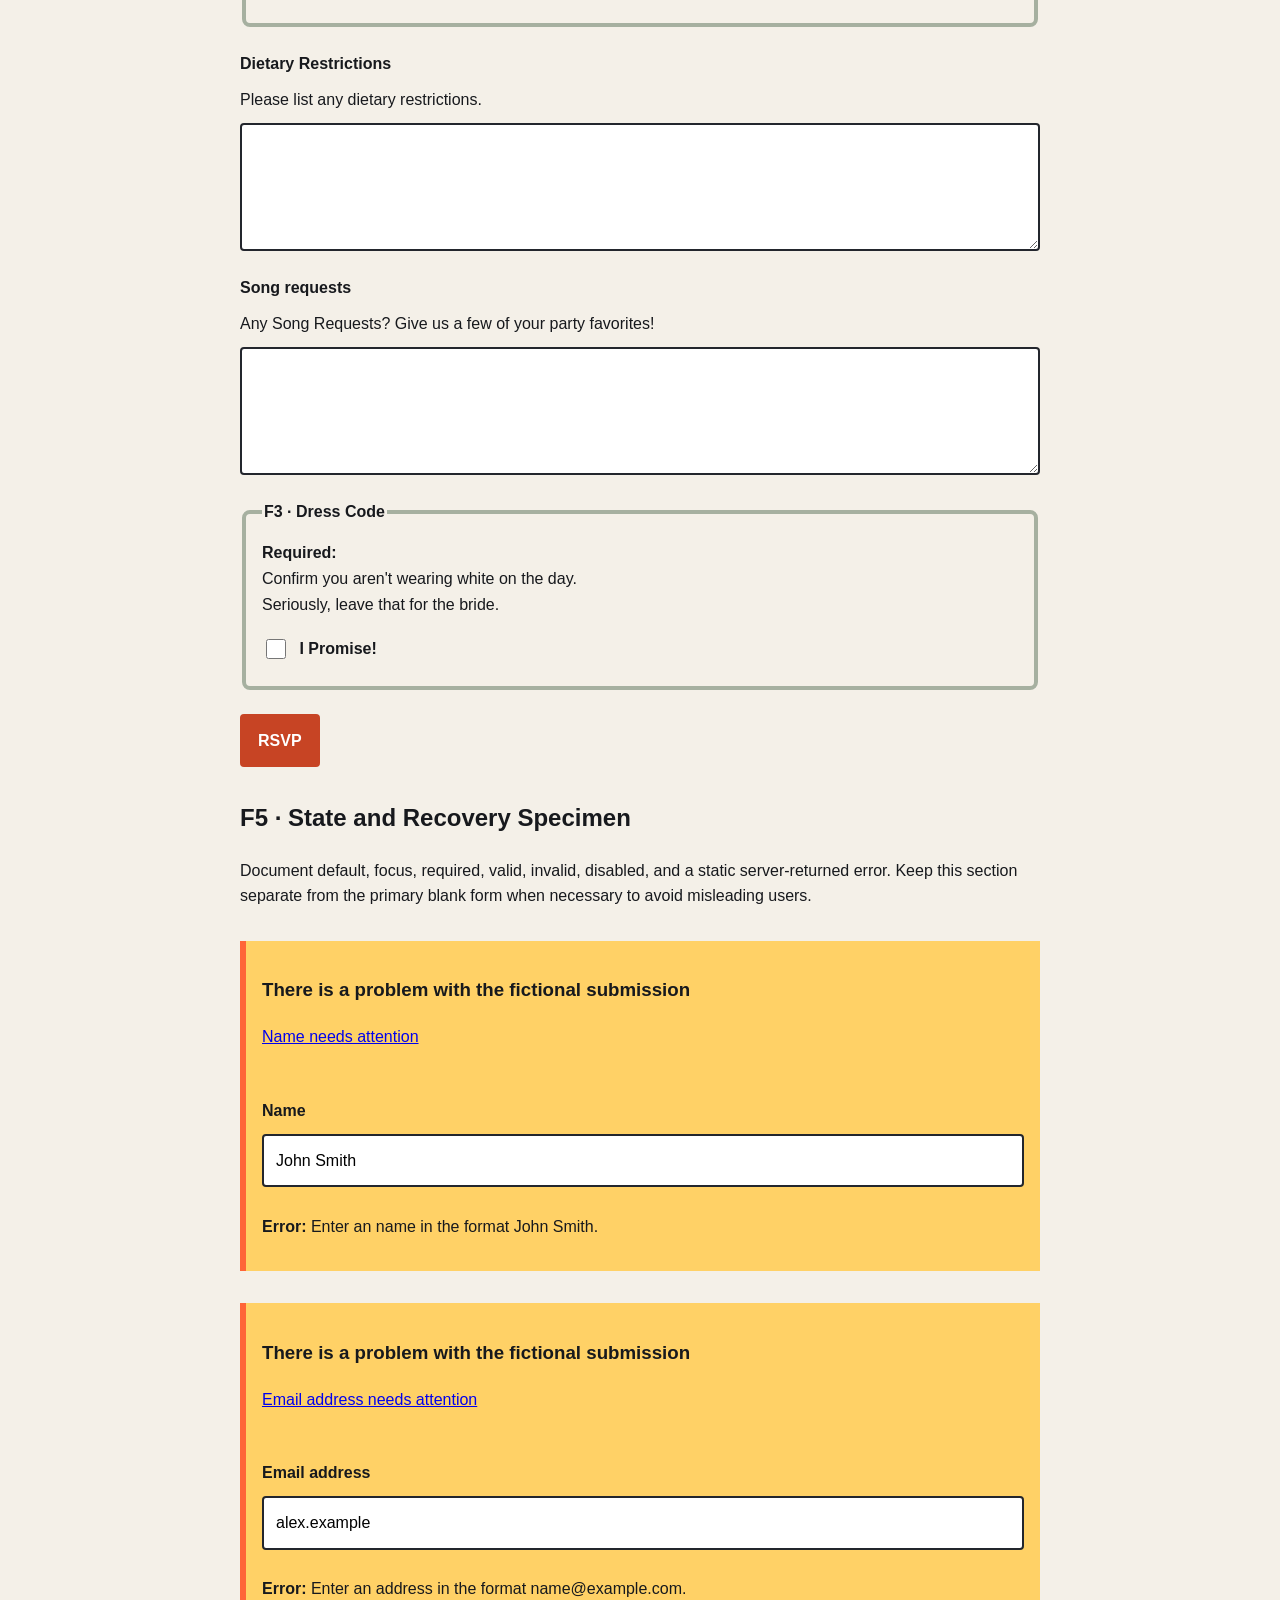
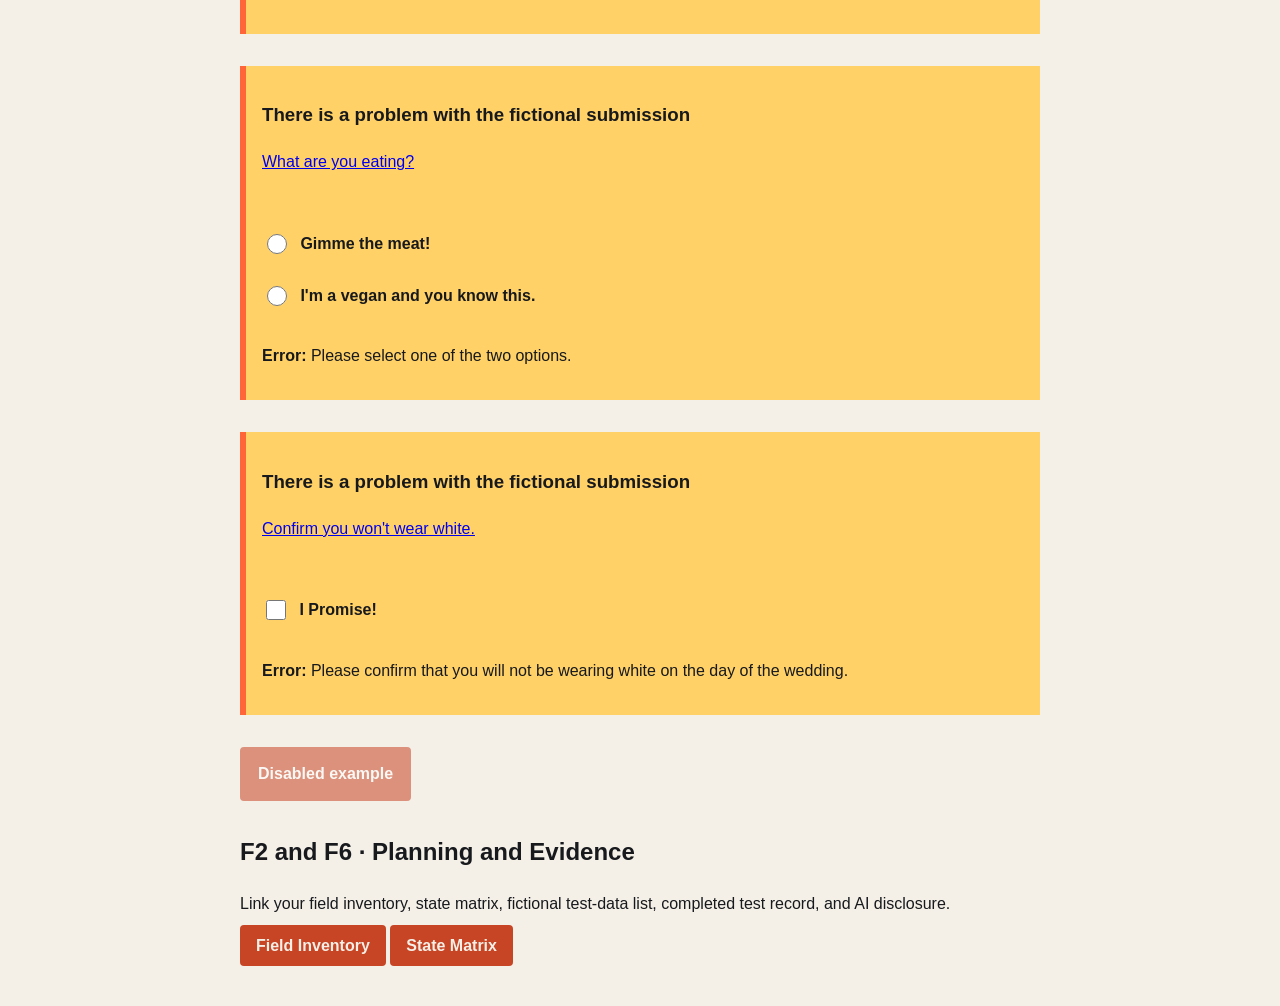
==== commit 0fdae1f4: "Added state matrix, fixed html errors Added a page for the state matrix and links to be able to jump" ====
--- a/index.html
+++ b/index.html
@@ -16,7 +16,7 @@
                 <h2>F1 · Purpose and Expectations</h2>
                 <p>Privacy Notice: This data is used to confirm your attendance and help us plan the event accordingly. We will never share your information with third parties.</p>
             </section>
-            <form action="" method="get">
+            <form action="#" method="get">
                 <fieldset>
                     <legend>F3 · Contact information</legend>
                     <p class="help">Gotta know who's coming!<br>Also, an email would be helpful to make sure you're up to date for the big day!</p>
@@ -41,7 +41,7 @@
                     <p>Let us know if you are bringing the kids along! They are more than welcome.<br>Please enter a number from 0 to 8.</p>
                     <div class="field">
                         <label for="kids">Number of kids attending</label>
-                        <input id="kids" name="kids" type="number" min="0" max="8">
+                        <input id="kids" name="kids" type="number" value="0" min="0" max="8">
                     </div>
                     <p>A non-answer will be an assumed 0.</p>
                 </fieldset>
@@ -51,18 +51,18 @@
                     <label class="choice">
                         <input type="radio" name="food" value="option-a" required> Gimme the meat!</label>
                         <label class="choice"><input type="radio" name="food" value="option-b" required> I'm a vegan and you know this.</label>
-                    </fieldset>
-                    <div class="field">
-                        <label for="diet">Dietary Restrictions</label>
-                        <p class="help" id="diet-help">Please list any dietary restrictions.</p>
-                        <textarea id="diet" name="dietary_restrictions" aria-describedby="diet-help" autocomplete="dietary restrictions" maxlength="150"></textarea>
-                    </div>
-                    <div class="field">
-                        <label for="songs">Song requests</label>
-                        <p class="help" id="songs-help">Any Song Requests? Give us a few of your party favorites!</p>
-                        <textarea id="songs" name="songs" aria-describedby="songs-help" autocomplete="song requests" maxlength="150"></textarea>
-                    </div>
-                    <fieldset>
+                </fieldset>
+                <div class="field" >
+                    <label for="diet">Dietary Restrictions</label>
+                    <p class="help" id="diet-help">Please list any dietary restrictions.</p>
+                    <textarea id="diet" name="dietary_restrictions" aria-describedby="diet-help" maxlength="150"></textarea>
+                </div>
+                <div class="field">
+                    <label for="songs">Song requests</label>
+                    <p class="help" id="songs-help">Any Song Requests? Give us a few of your party favorites!</p>
+                    <textarea id="songs" name="songs" aria-describedby="songs-help" maxlength="150"></textarea>
+                </div>
+                <fieldset>
                     <legend>F3 · Dress Code</legend>
                     <p class="help"><strong>Required:</strong><br>Confirm you aren't wearing white on the day.<br>Seriously, leave that for the bride.</p>
                     <label class="choice">
@@ -79,9 +79,9 @@
                             <p><a href="#error-example">Name needs attention</a></p>
                         </div>
                         <div class="field field-error">
-                            <label for="error-example">Name</label>
-                            <input id="error-example" type="text" value="John Smith" aria-invalid="true" aria-describedby="error-message">
-                            <p id="error-message"><strong>Error:</strong> Enter an name in the format John Smith.</p>
+                            <label for="error-name">Name</label>
+                            <input id="error-name" type="text" value="John Smith" aria-invalid="true" aria-describedby="error-message">
+                            <p id="error-message-name"><strong>Error:</strong> Enter an name in the format John Smith.</p>
                         </div>
                     </section>
                     <section class="error-block">
@@ -90,9 +90,9 @@
                             <p><a href="#error-example">Email address needs attention</a></p>
                         </div>
                         <div class="field field-error">
-                            <label for="error-example">Email address</label>
-                            <input id="error-example" type="email" value="alex.example" aria-invalid="true" aria-describedby="error-message">
-                            <p id="error-message"><strong>Error:</strong> Enter an address in the format name@example.com.</p>
+                            <label for="error-email">Email address</label>
+                            <input id="error-email" type="email" value="alex.example" aria-invalid="true" aria-describedby="error-message">
+                            <p id="error-message-email"><strong>Error:</strong> Enter an address in the format name@example.com.</p>
                         </div>
                     </section>
                     <section class="error-block">
@@ -104,7 +104,7 @@
                             <label class="choice">
                         <input type="radio" name="request_type" value="option-a" required> Gimme the meat!</label>
                         <label class="choice"><input type="radio" name="request_type" value="option-b" required> I'm a vegan and you know this.</label>
-                            <p id="error-message"><strong>Error:</strong> Please select one of the two options.</p>
+                            <p id="error-message-food"><strong>Error:</strong> Please select one of the two options.</p>
                         </div>
                     </section>
 
@@ -116,7 +116,7 @@
                         <div class="field field-error">
                             <label class="choice">
                             <input type="checkbox" name="no_white" value="option-a" required> I Promise!</label>
-                            <p id="error-message"><strong>Error:</strong> Please confirm that you will not be wearing white on the day of the wedding.</p>
+                            <p id="error-message-dress"><strong>Error:</strong> Please confirm that you will not be wearing white on the day of the wedding.</p>
                         </div>
                     </section>
 
@@ -125,6 +125,8 @@
                 <section id="documentation">
                     <h2>F2 and F6 · Planning and Evidence</h2>
                     <p>Link your field inventory, state matrix, fictional test-data list, completed test record, and AI disclosure.</p>
+                    <a href="field-inventory-template.html">Field Inventory</a>
+                    <a href="state-matrix.html">State Matrix</a>
                 </section>
             </main>
         </body>
--- a/styles.css
+++ b/styles.css
@@ -139,6 +139,16 @@
     opacity:.55;
     cursor:not-allowed;
 }
+#documentation a {
+    text-decoration: none;
+    color:var(--color-surface);
+    font-family:var(--font-body);
+    background:var(--color-action);
+    border-color:var(--color-action);
+    padding:.75rem 1rem;
+    border-radius:.25rem;
+    font-weight:700;
+}
 @media (min-width:48rem){
     .paired-fields{
         display:grid;
